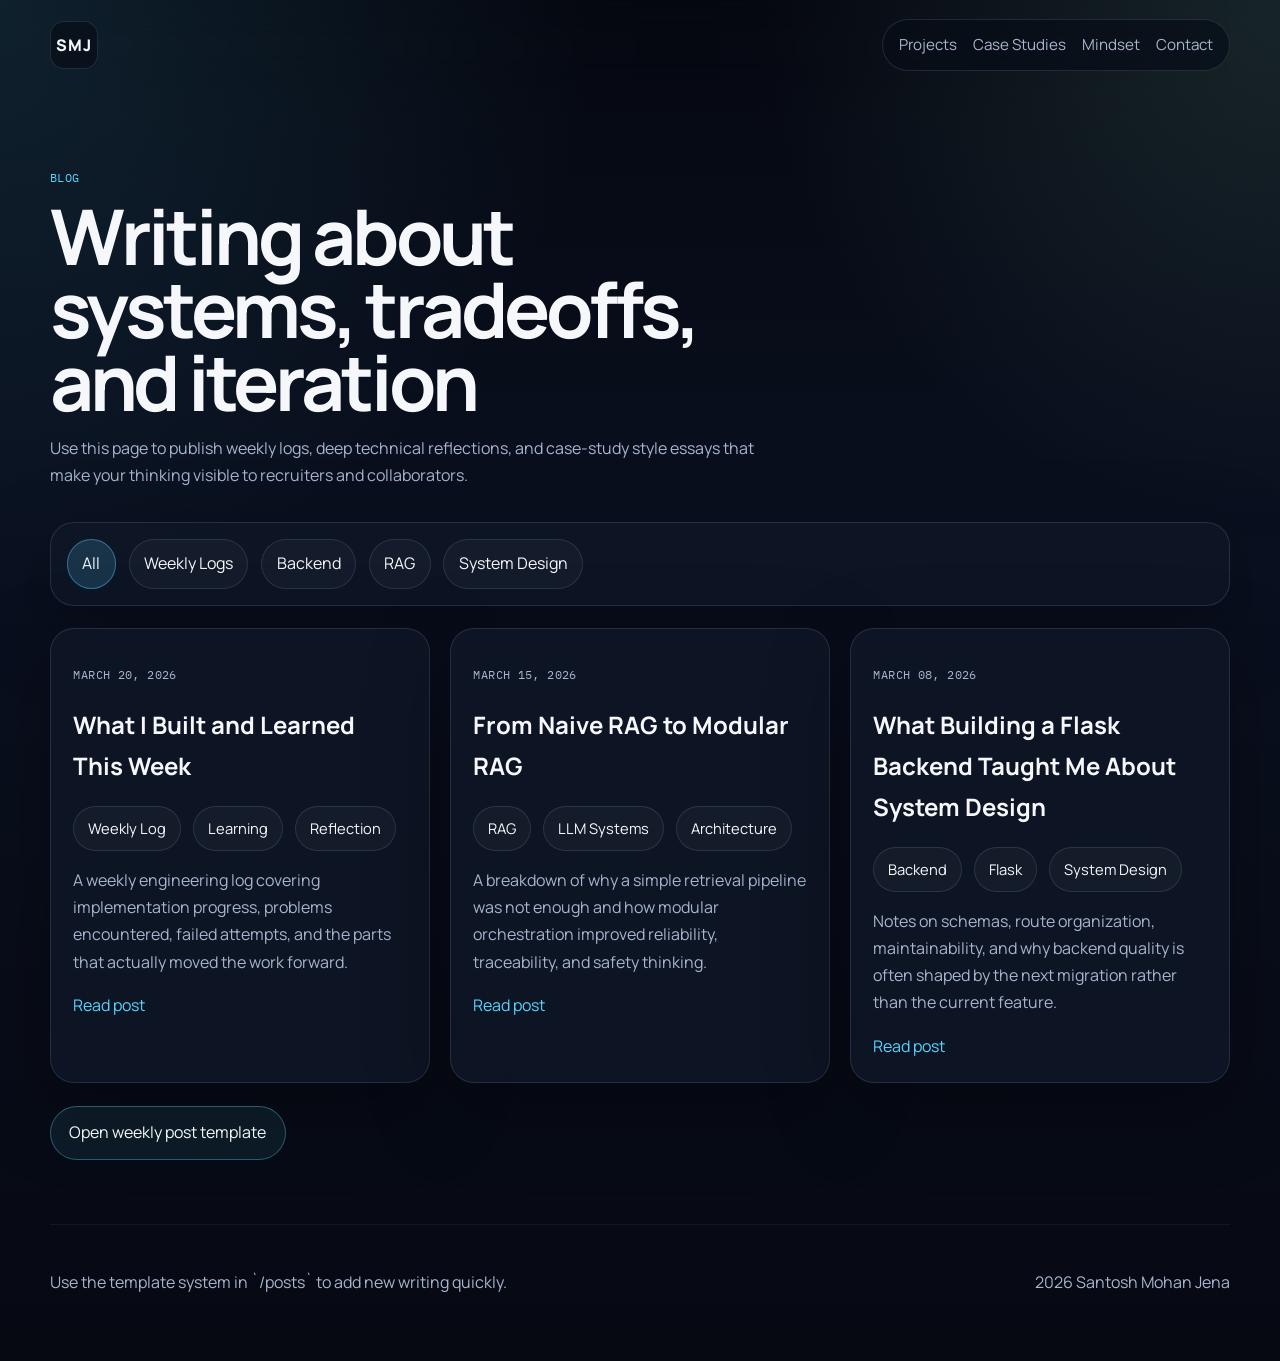
==== blog/index.html @ 82d5401a "Build professional GitHub Pages portfolio" ====
<!DOCTYPE html>
<html lang="en">
  <head>
    <meta charset="UTF-8" />
    <meta name="viewport" content="width=device-width, initial-scale=1.0" />
    <title>Blog | Santosh Mohan Jena</title>
    <meta
      name="description"
      content="Technical writing from Santosh Mohan Jena on AI systems, backend engineering, computational neuroscience, and weekly engineering logs."
    />
    <meta name="theme-color" content="#090f1d" />
    <link rel="preconnect" href="https://fonts.googleapis.com" />
    <link rel="preconnect" href="https://fonts.gstatic.com" crossorigin />
    <link
      href="https://fonts.googleapis.com/css2?family=Manrope:wght@400;500;600;700;800&family=IBM+Plex+Mono:wght@400;500&display=swap"
      rel="stylesheet"
    />
    <link rel="stylesheet" href="../assets/css/styles.css" />
  </head>
  <body>
    <div class="site-shell">
      <header class="topbar">
        <a class="brand" href="../index.html">SMJ</a>
        <nav class="nav">
          <a href="../index.html#projects">Projects</a>
          <a href="../index.html#case-studies">Case Studies</a>
          <a href="../index.html#mindset">Mindset</a>
          <a href="../index.html#contact">Contact</a>
        </nav>
      </header>

      <main class="section">
        <div class="section-heading reveal">
          <p class="eyebrow">Blog</p>
          <h1>Writing about systems, tradeoffs, and iteration</h1>
          <p>
            Use this page to publish weekly logs, deep technical reflections, and case-study style essays that
            make your thinking visible to recruiters and collaborators.
          </p>
        </div>

        <section class="filter-panel reveal">
          <button class="filter-button active" data-filter="all">All</button>
          <button class="filter-button" data-filter="weekly-log">Weekly Logs</button>
          <button class="filter-button" data-filter="backend">Backend</button>
          <button class="filter-button" data-filter="rag">RAG</button>
          <button class="filter-button" data-filter="system-design">System Design</button>
        </section>

        <section class="blog-grid blog-grid-large">
          <article class="blog-card reveal" data-tags="weekly-log learning reflection">
            <p class="blog-date">March 20, 2026</p>
            <h2>What I Built and Learned This Week</h2>
            <div class="tag-row">
              <span>Weekly Log</span>
              <span>Learning</span>
              <span>Reflection</span>
            </div>
            <p>
              A weekly engineering log covering implementation progress, problems encountered, failed attempts,
              and the parts that actually moved the work forward.
            </p>
            <a href="../posts/what-i-built-and-learned-this-week.html">Read post</a>
          </article>

          <article class="blog-card reveal" data-tags="rag llm architecture">
            <p class="blog-date">March 15, 2026</p>
            <h2>From Naive RAG to Modular RAG</h2>
            <div class="tag-row">
              <span>RAG</span>
              <span>LLM Systems</span>
              <span>Architecture</span>
            </div>
            <p>
              A breakdown of why a simple retrieval pipeline was not enough and how modular orchestration
              improved reliability, traceability, and safety thinking.
            </p>
            <a href="../posts/from-naive-rag-to-modular-rag.html">Read post</a>
          </article>

          <article class="blog-card reveal" data-tags="backend flask system-design">
            <p class="blog-date">March 08, 2026</p>
            <h2>What Building a Flask Backend Taught Me About System Design</h2>
            <div class="tag-row">
              <span>Backend</span>
              <span>Flask</span>
              <span>System Design</span>
            </div>
            <p>
              Notes on schemas, route organization, maintainability, and why backend quality is often shaped by
              the next migration rather than the current feature.
            </p>
            <a href="../posts/what-building-a-flask-backend-taught-me-about-system-design.html">Read post</a>
          </article>
        </section>

        <section class="section-footer reveal">
          <a class="button secondary" href="../posts/weekly-template.html">Open weekly post template</a>
        </section>
      </main>

      <footer class="footer">
        <p>Use the template system in `/posts` to add new writing quickly.</p>
        <p><span id="year"></span> Santosh Mohan Jena</p>
      </footer>
    </div>

    <script src="../assets/js/script.js"></script>
  </body>
</html>
---- assets/css/styles.css ----
:root {
  --bg: #070b14;
  --bg-alt: #0b1220;
  --panel: rgba(15, 22, 38, 0.82);
  --panel-strong: #121b2f;
  --line: rgba(146, 167, 201, 0.18);
  --text: #f5f7fb;
  --muted: #a7b5ce;
  --soft: #7f93b6;
  --accent: #57d4ff;
  --accent-2: #9ef5d1;
  --accent-3: #ffb86b;
  --shadow: 0 24px 80px rgba(0, 0, 0, 0.35);
  --radius: 24px;
  --max-width: 1180px;
}

* {
  box-sizing: border-box;
}

html {
  scroll-behavior: smooth;
}

body {
  margin: 0;
  font-family: "Manrope", sans-serif;
  color: var(--text);
  background:
    radial-gradient(circle at top left, rgba(87, 212, 255, 0.12), transparent 32%),
    radial-gradient(circle at top right, rgba(158, 245, 209, 0.12), transparent 28%),
    linear-gradient(180deg, #050810 0%, #0a1020 42%, #060912 100%);
  line-height: 1.7;
}

img {
  max-width: 100%;
  display: block;
}

a {
  color: inherit;
  text-decoration: none;
}

p,
li {
  color: var(--muted);
}

h1,
h2,
h3,
h4,
strong {
  color: var(--text);
}

.site-shell {
  width: min(calc(100% - 2rem), var(--max-width));
  margin: 0 auto;
}

.topbar {
  position: sticky;
  top: 0;
  z-index: 20;
  display: flex;
  align-items: center;
  justify-content: space-between;
  gap: 1rem;
  padding: 1.2rem 0;
  backdrop-filter: blur(18px);
}

.brand {
  display: inline-flex;
  align-items: center;
  justify-content: center;
  width: 48px;
  height: 48px;
  border: 1px solid var(--line);
  border-radius: 14px;
  background: rgba(8, 13, 24, 0.72);
  font-weight: 800;
  letter-spacing: 0.08em;
}

.nav {
  display: flex;
  flex-wrap: wrap;
  gap: 1rem;
  padding: 0.75rem 1rem;
  border: 1px solid var(--line);
  border-radius: 999px;
  background: rgba(8, 13, 24, 0.72);
}

.nav a {
  color: var(--muted);
  font-size: 0.95rem;
}

.nav a:hover,
.nav a:focus-visible {
  color: var(--text);
}

.section {
  padding: 4rem 0;
}

.hero {
  display: grid;
  grid-template-columns: 1.3fr 0.9fr;
  gap: 2rem;
  align-items: center;
  min-height: 82vh;
}

.hero h1,
.section-heading h1 {
  margin: 0.2rem 0 0.8rem;
  font-size: clamp(2.9rem, 6vw, 5.2rem);
  line-height: 0.95;
  letter-spacing: -0.05em;
}

.hero-role {
  margin: 0 0 1rem;
  font-size: clamp(1rem, 2.3vw, 1.35rem);
  color: var(--accent-2);
}

.hero-summary {
  max-width: 52rem;
  font-size: clamp(1.15rem, 2.4vw, 1.4rem);
  color: var(--text);
}

.hero-detail {
  max-width: 45rem;
}

.eyebrow,
.metric-label,
.project-kicker,
.blog-date,
.timeline-org,
.post-meta {
  font-family: "IBM Plex Mono", monospace;
  letter-spacing: 0.03em;
  text-transform: uppercase;
  font-size: 0.78rem;
}

.eyebrow {
  color: var(--accent);
}

.hero-actions,
.contact-links,
.project-links,
.tag-row,
.project-meta {
  display: flex;
  flex-wrap: wrap;
  gap: 0.8rem;
}

.button {
  display: inline-flex;
  align-items: center;
  justify-content: center;
  min-height: 46px;
  padding: 0.8rem 1.15rem;
  border-radius: 999px;
  border: 1px solid transparent;
  transition: transform 180ms ease, border-color 180ms ease, background 180ms ease;
}

.button:hover,
.button:focus-visible {
  transform: translateY(-2px);
}

.button.primary {
  background: linear-gradient(135deg, var(--accent), #2d7dff);
  color: #02111b;
  font-weight: 800;
}

.button.secondary {
  border-color: rgba(87, 212, 255, 0.35);
  background: rgba(87, 212, 255, 0.08);
}

.button.ghost {
  border-color: var(--line);
  background: rgba(255, 255, 255, 0.03);
}

.hero-panel,
.info-card,
.skill-card,
.project-card,
.case-study,
.mindset-card,
.blog-card,
.gallery-card,
.timeline-card,
.contact-card,
.filter-panel,
.post {
  border: 1px solid var(--line);
  border-radius: var(--radius);
  background: var(--panel);
  box-shadow: var(--shadow);
}

.hero-panel {
  padding: 1.2rem;
}

.metric-card {
  padding: 1rem 1.1rem;
  border-radius: 20px;
  background: linear-gradient(180deg, rgba(19, 29, 48, 0.95), rgba(9, 15, 28, 0.82));
  border: 1px solid rgba(125, 149, 192, 0.12);
}

.metric-card + .metric-card {
  margin-top: 1rem;
}

.metric-label {
  display: block;
  margin-bottom: 0.55rem;
  color: var(--accent-3);
}

.section-heading {
  max-width: 46rem;
  margin-bottom: 2rem;
}

.section-heading h2 {
  margin: 0.25rem 0 0.75rem;
  font-size: clamp(2rem, 4vw, 3rem);
  line-height: 1.03;
  letter-spacing: -0.04em;
}

.track-grid,
.skills-grid,
.project-grid,
.mindset-grid,
.blog-grid,
.gallery-grid {
  display: grid;
  gap: 1.25rem;
}

.track-grid {
  grid-template-columns: repeat(4, minmax(0, 1fr));
}

.skills-grid {
  grid-template-columns: repeat(3, minmax(0, 1fr));
}

.project-grid,
.blog-grid-large {
  grid-template-columns: repeat(2, minmax(0, 1fr));
}

.blog-grid,
.gallery-grid {
  grid-template-columns: repeat(3, minmax(0, 1fr));
}

.mindset-grid {
  grid-template-columns: repeat(3, minmax(0, 1fr));
}

.info-card,
.skill-card,
.project-card,
.case-study,
.mindset-card,
.blog-card,
.timeline-card,
.contact-card {
  padding: 1.4rem;
}

.split-grid {
  display: grid;
  grid-template-columns: 1.1fr 0.9fr;
  gap: 1.25rem;
}

.stack-panel {
  display: flex;
  flex-wrap: wrap;
  align-content: start;
  gap: 0.9rem;
  padding: 1.5rem;
  border: 1px solid var(--line);
  border-radius: var(--radius);
  background: rgba(8, 13, 24, 0.56);
}

.stack-chip,
.tag-row span,
.project-meta span {
  display: inline-flex;
  align-items: center;
  min-height: 38px;
  padding: 0.55rem 0.85rem;
  border-radius: 999px;
  border: 1px solid var(--line);
  background: rgba(255, 255, 255, 0.03);
  color: var(--text);
  font-size: 0.92rem;
}

.skill-card ul,
.stack-list {
  margin: 1rem 0 0;
  padding: 0;
  list-style: none;
  display: flex;
  flex-wrap: wrap;
  gap: 0.65rem;
}

.skill-card li,
.stack-list li {
  padding: 0.45rem 0.7rem;
  border-radius: 999px;
  background: rgba(255, 255, 255, 0.04);
  border: 1px solid rgba(146, 167, 201, 0.12);
  color: var(--text);
  font-size: 0.92rem;
}

.project-header {
  display: flex;
  align-items: start;
  justify-content: space-between;
  gap: 1rem;
}

.project-summary {
  font-size: 1.05rem;
  color: var(--text);
}

.project-links a,
.blog-card a,
.footer a {
  color: var(--accent);
}

.project-visual {
  overflow: hidden;
  margin-top: 1.2rem;
  border-radius: 20px;
  border: 1px solid rgba(146, 167, 201, 0.12);
  background: linear-gradient(180deg, rgba(13, 20, 35, 0.95), rgba(8, 13, 24, 0.85));
}

.project-visual img,
.gallery-card img {
  width: 100%;
  height: auto;
}

.case-study-list {
  display: grid;
  gap: 1.25rem;
}

.case-grid {
  display: grid;
  grid-template-columns: repeat(2, minmax(0, 1fr));
  gap: 1.1rem 1.4rem;
}

.timeline {
  display: grid;
  gap: 1rem;
  position: relative;
}

.timeline::before {
  content: "";
  position: absolute;
  left: 1.3rem;
  top: 0;
  bottom: 0;
  width: 1px;
  background: linear-gradient(180deg, rgba(87, 212, 255, 0.3), rgba(87, 212, 255, 0));
}

.timeline-card {
  position: relative;
  padding-left: 2.8rem;
}

.timeline-card::before {
  content: "";
  position: absolute;
  left: 1rem;
  top: 1.65rem;
  width: 11px;
  height: 11px;
  border-radius: 50%;
  background: var(--accent);
  box-shadow: 0 0 0 6px rgba(87, 212, 255, 0.12);
}

.timeline-role {
  margin: 0;
  font-size: 1.15rem;
  color: var(--text);
  font-weight: 700;
}

.filter-panel {
  display: flex;
  flex-wrap: wrap;
  gap: 0.8rem;
  padding: 1rem;
  margin-bottom: 1.4rem;
}

.filter-button {
  min-height: 40px;
  padding: 0.65rem 0.9rem;
  border-radius: 999px;
  border: 1px solid var(--line);
  background: rgba(255, 255, 255, 0.03);
  color: var(--text);
  font: inherit;
  cursor: pointer;
}

.filter-button.active {
  background: rgba(87, 212, 255, 0.16);
  border-color: rgba(87, 212, 255, 0.4);
}

.gallery-card {
  overflow: hidden;
  padding: 0;
}

.gallery-card figcaption {
  padding: 1rem 1rem 1.2rem;
  color: var(--text);
}

.post-layout {
  max-width: 900px;
}

.post {
  padding: 1.8rem;
}

.post h1 {
  margin: 0.2rem 0 0.6rem;
  font-size: clamp(2.2rem, 5vw, 3.6rem);
  line-height: 1.02;
  letter-spacing: -0.04em;
}

.post section + section {
  margin-top: 1.25rem;
  padding-top: 1.1rem;
  border-top: 1px solid rgba(146, 167, 201, 0.1);
}

.section-footer {
  margin-top: 1.4rem;
}

.footer {
  display: flex;
  flex-wrap: wrap;
  justify-content: space-between;
  gap: 1rem;
  padding: 1.75rem 0 3rem;
  border-top: 1px solid rgba(146, 167, 201, 0.08);
}

.reveal {
  opacity: 0;
  transform: translateY(16px);
  transition: opacity 500ms ease, transform 500ms ease;
}

.reveal.visible {
  opacity: 1;
  transform: translateY(0);
}

.blog-card.hidden {
  display: none;
}

@media (max-width: 1100px) {
  .track-grid,
  .mindset-grid,
  .gallery-grid,
  .blog-grid {
    grid-template-columns: repeat(2, minmax(0, 1fr));
  }

  .skills-grid {
    grid-template-columns: repeat(2, minmax(0, 1fr));
  }
}

@media (max-width: 860px) {
  .hero,
  .split-grid,
  .project-grid,
  .blog-grid-large,
  .case-grid {
    grid-template-columns: 1fr;
  }

  .topbar {
    position: static;
    flex-direction: column;
    align-items: stretch;
  }

  .nav {
    justify-content: center;
    border-radius: 20px;
  }
}

@media (max-width: 640px) {
  .site-shell {
    width: min(calc(100% - 1.2rem), var(--max-width));
  }

  .section {
    padding: 3rem 0;
  }

  .track-grid,
  .skills-grid,
  .mindset-grid,
  .blog-grid,
  .gallery-grid {
    grid-template-columns: 1fr;
  }

  .project-header {
    flex-direction: column;
  }

  .hero-actions,
  .contact-links {
    flex-direction: column;
    align-items: stretch;
  }
}
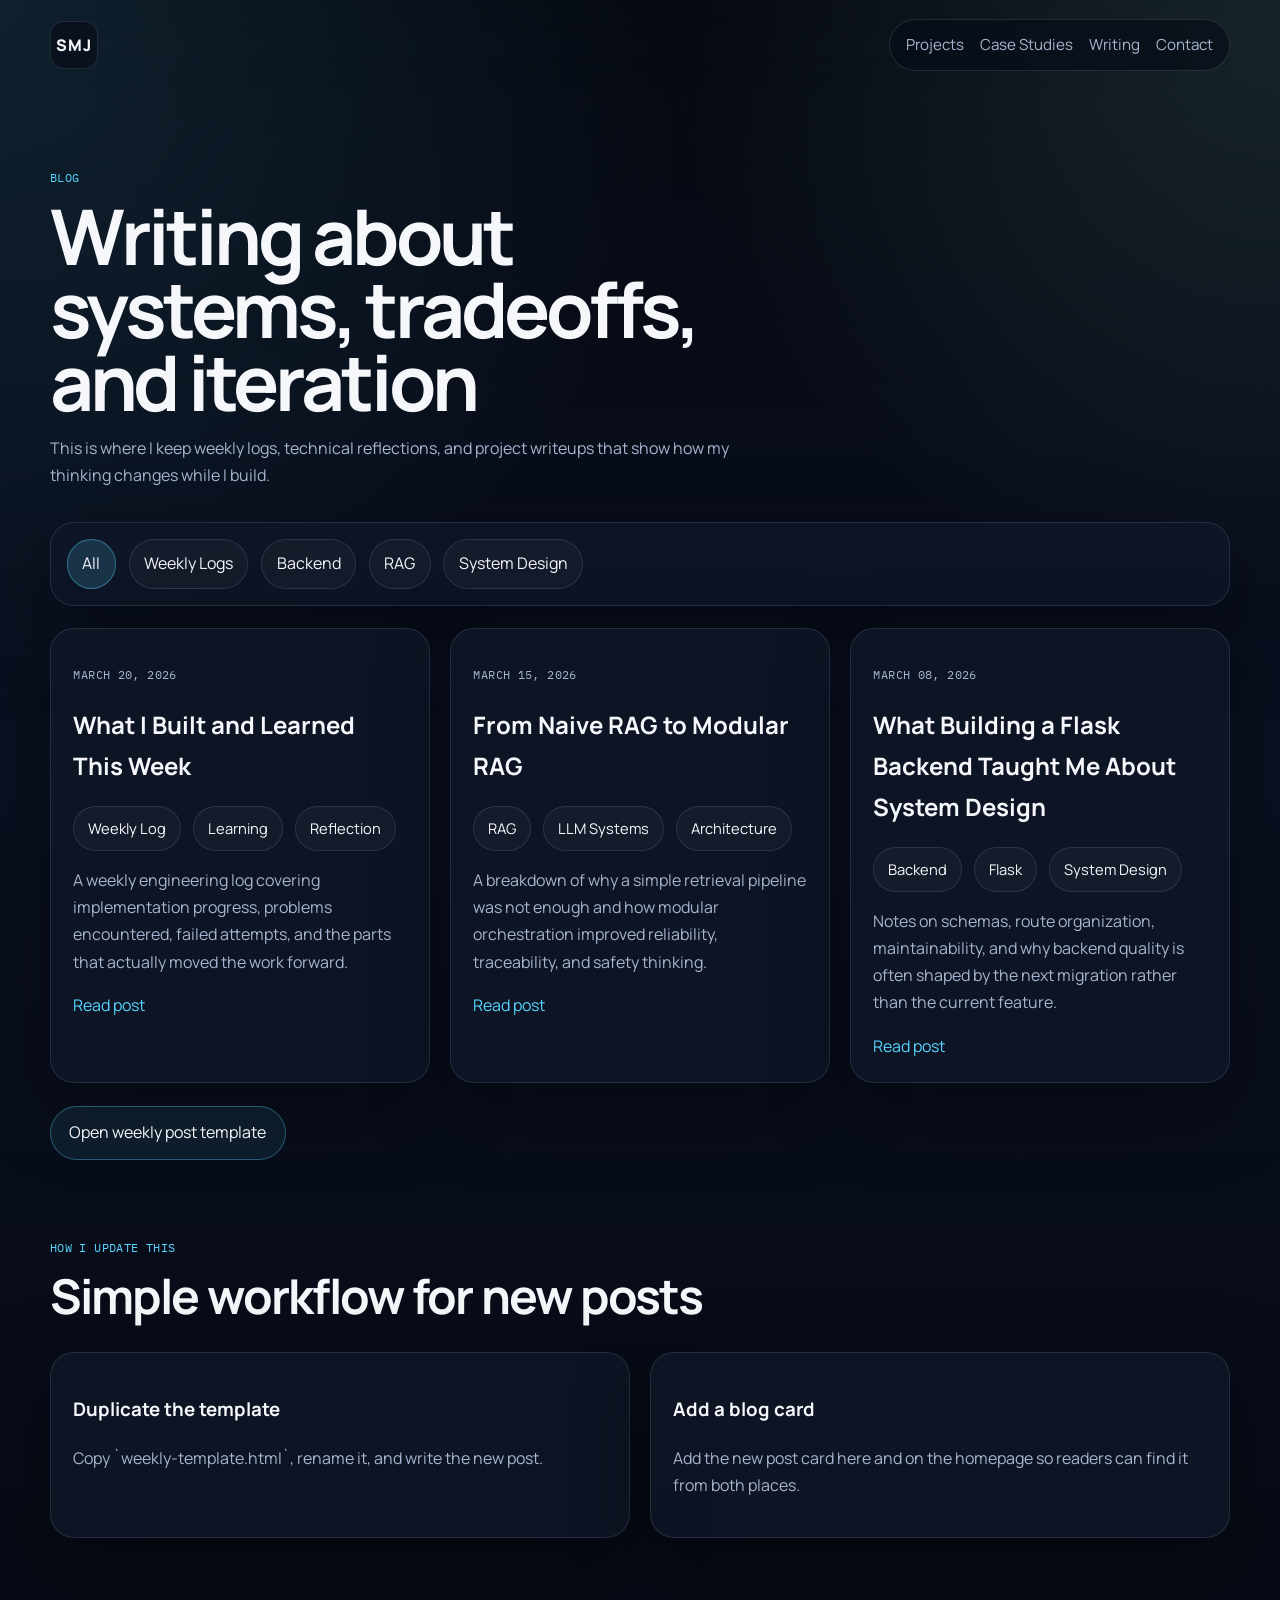
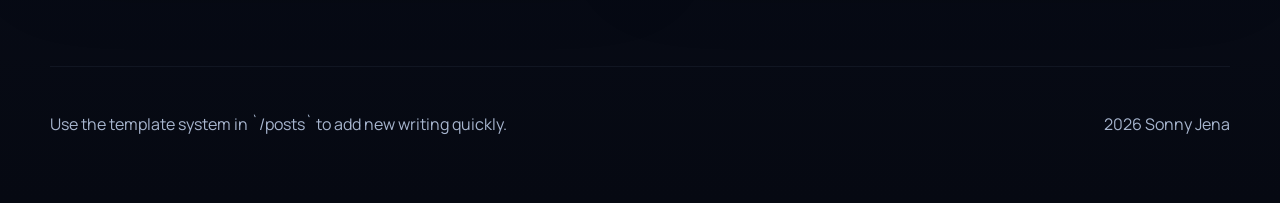
==== commit bf6db6d2: "Refine portfolio voice and contact details" ====
--- a/blog/index.html
+++ b/blog/index.html
@@ -3,10 +3,10 @@
   <head>
     <meta charset="UTF-8" />
     <meta name="viewport" content="width=device-width, initial-scale=1.0" />
-    <title>Blog | Santosh Mohan Jena</title>
+    <title>Blog | Sonny Jena</title>
     <meta
       name="description"
-      content="Technical writing from Santosh Mohan Jena on AI systems, backend engineering, computational neuroscience, and weekly engineering logs."
+      content="Technical writing from Sonny Jena on AI systems, backend engineering, computational neuroscience, and weekly engineering logs."
     />
     <meta name="theme-color" content="#090f1d" />
     <link rel="preconnect" href="https://fonts.googleapis.com" />
@@ -24,7 +24,7 @@
         <nav class="nav">
           <a href="../index.html#projects">Projects</a>
           <a href="../index.html#case-studies">Case Studies</a>
-          <a href="../index.html#mindset">Mindset</a>
+          <a href="../index.html#writing-workflow">Writing</a>
           <a href="../index.html#contact">Contact</a>
         </nav>
       </header>
@@ -34,8 +34,8 @@
           <p class="eyebrow">Blog</p>
           <h1>Writing about systems, tradeoffs, and iteration</h1>
           <p>
-            Use this page to publish weekly logs, deep technical reflections, and case-study style essays that
-            make your thinking visible to recruiters and collaborators.
+            This is where I keep weekly logs, technical reflections, and project writeups that show how my
+            thinking changes while I build.
           </p>
         </div>
 
@@ -97,11 +97,33 @@
         <section class="section-footer reveal">
           <a class="button secondary" href="../posts/weekly-template.html">Open weekly post template</a>
         </section>
+
+        <section class="section">
+          <div class="section-heading reveal">
+            <p class="eyebrow">How I Update This</p>
+            <h2>Simple workflow for new posts</h2>
+          </div>
+          <div class="project-grid">
+            <article class="info-card reveal">
+              <h3>Duplicate the template</h3>
+              <p>
+                Copy <a href="../posts/weekly-template.html">`weekly-template.html`</a>, rename it, and write the
+                new post.
+              </p>
+            </article>
+            <article class="info-card reveal">
+              <h3>Add a blog card</h3>
+              <p>
+                Add the new post card here and on the homepage so readers can find it from both places.
+              </p>
+            </article>
+          </div>
+        </section>
       </main>
 
       <footer class="footer">
         <p>Use the template system in `/posts` to add new writing quickly.</p>
-        <p><span id="year"></span> Santosh Mohan Jena</p>
+        <p><span id="year"></span> Sonny Jena</p>
       </footer>
     </div>
 
--- a/assets/css/styles.css
+++ b/assets/css/styles.css
@@ -463,6 +463,25 @@
   color: var(--text);
 }
 
+.quote-card {
+  display: flex;
+  flex-direction: column;
+  justify-content: space-between;
+}
+
+.quote-text {
+  font-size: 1.08rem;
+  color: var(--text);
+}
+
+.quote-author {
+  color: var(--accent-2);
+  font-family: "IBM Plex Mono", monospace;
+  text-transform: uppercase;
+  font-size: 0.78rem;
+  letter-spacing: 0.04em;
+}
+
 .post-layout {
   max-width: 900px;
 }
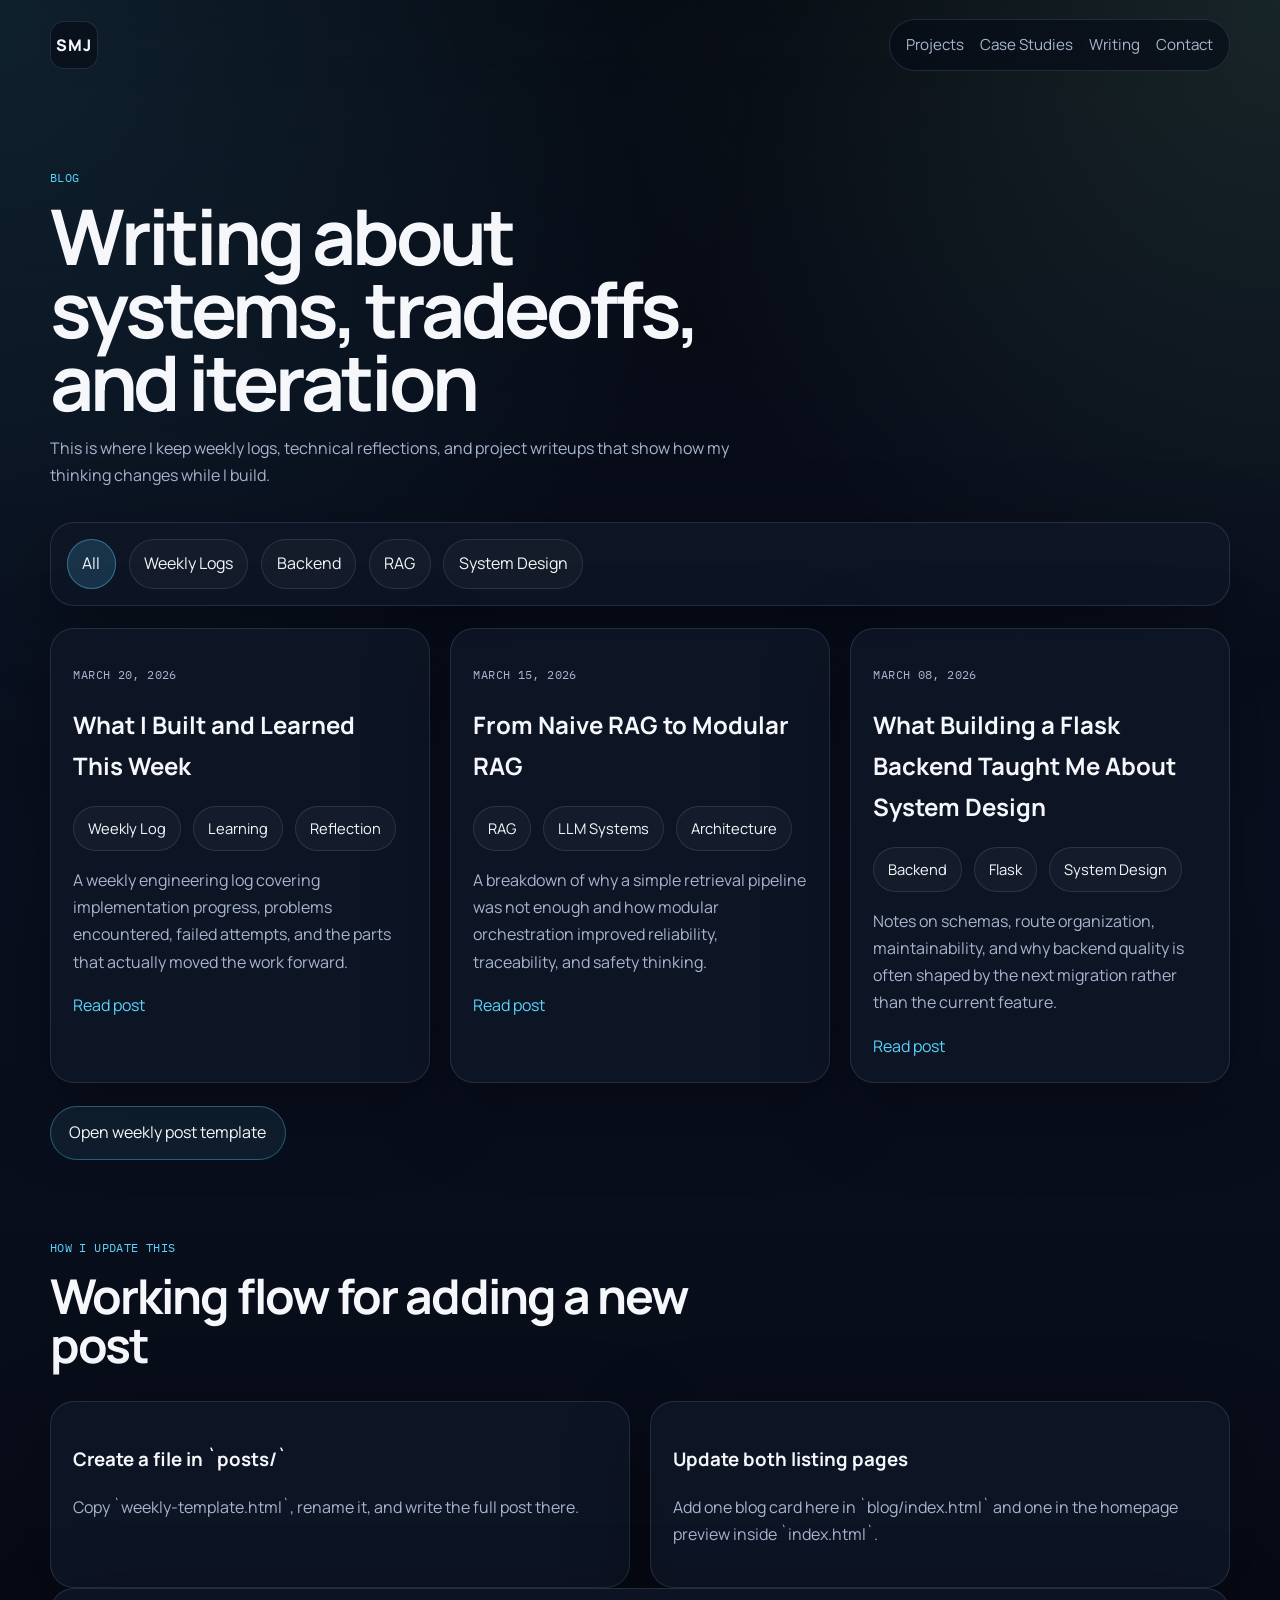
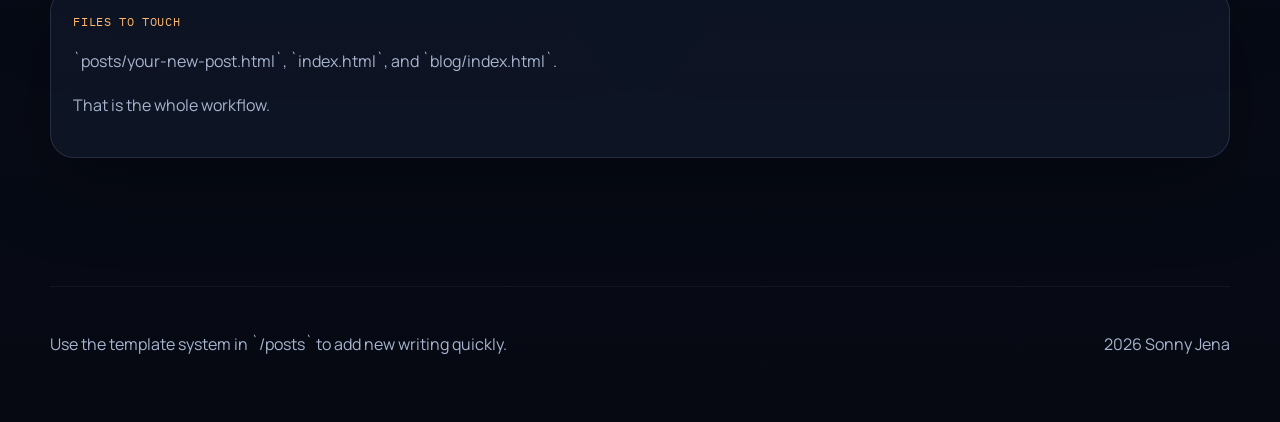
==== commit f349133e: "Clarify blog publishing workflow" ====
--- a/blog/index.html
+++ b/blog/index.html
@@ -101,22 +101,27 @@
         <section class="section">
           <div class="section-heading reveal">
             <p class="eyebrow">How I Update This</p>
-            <h2>Simple workflow for new posts</h2>
+            <h2>Working flow for adding a new post</h2>
           </div>
           <div class="project-grid">
             <article class="info-card reveal">
-              <h3>Duplicate the template</h3>
+              <h3>Create a file in `posts/`</h3>
               <p>
                 Copy <a href="../posts/weekly-template.html">`weekly-template.html`</a>, rename it, and write the
-                new post.
+                full post there.
               </p>
             </article>
             <article class="info-card reveal">
-              <h3>Add a blog card</h3>
+              <h3>Update both listing pages</h3>
               <p>
-                Add the new post card here and on the homepage so readers can find it from both places.
+                Add one blog card here in `blog/index.html` and one in the homepage preview inside `index.html`.
               </p>
             </article>
+          </div>
+          <div class="contact-card reveal">
+            <p class="architecture-title">Files To Touch</p>
+            <p>`posts/your-new-post.html`, `index.html`, and `blog/index.html`.</p>
+            <p>That is the whole workflow.</p>
           </div>
         </section>
       </main>
--- a/assets/css/styles.css
+++ b/assets/css/styles.css
@@ -131,6 +131,15 @@
   margin: 0 0 1rem;
   font-size: clamp(1rem, 2.3vw, 1.35rem);
   color: var(--accent-2);
+}
+
+.hero-legal-name {
+  margin: 0 0 0.35rem;
+  font-family: "IBM Plex Mono", monospace;
+  font-size: 0.95rem;
+  letter-spacing: 0.08em;
+  text-transform: uppercase;
+  color: var(--soft);
 }
 
 .hero-summary {
@@ -223,6 +232,7 @@
   padding: 1.2rem;
 }
 
+
 .metric-card {
   padding: 1rem 1.1rem;
   border-radius: 20px;
@@ -346,6 +356,39 @@
   font-size: 0.92rem;
 }
 
+.architecture-block {
+  margin-top: 1.15rem;
+  padding-top: 1rem;
+  border-top: 1px solid rgba(146, 167, 201, 0.1);
+}
+
+.architecture-title {
+  margin: 0 0 0.9rem;
+  font-family: "IBM Plex Mono", monospace;
+  text-transform: uppercase;
+  letter-spacing: 0.05em;
+  font-size: 0.78rem;
+  color: var(--accent-3);
+}
+
+.architecture-grid {
+  display: grid;
+  grid-template-columns: repeat(2, minmax(0, 1fr));
+  gap: 0.85rem;
+}
+
+.architecture-item {
+  padding: 0.9rem;
+  border-radius: 18px;
+  border: 1px solid rgba(146, 167, 201, 0.12);
+  background: rgba(255, 255, 255, 0.03);
+}
+
+.architecture-item strong {
+  display: block;
+  margin-bottom: 0.35rem;
+}
+
 .project-header {
   display: flex;
   align-items: start;
@@ -362,6 +405,12 @@
 .blog-card a,
 .footer a {
   color: var(--accent);
+}
+
+.project-link-label {
+  color: var(--soft);
+  font-size: 0.92rem;
+  padding-top: 0.1rem;
 }
 
 .project-visual {
@@ -429,6 +478,15 @@
   font-weight: 700;
 }
 
+.timeline-list {
+  margin: 0.85rem 0 0;
+  padding-left: 1.1rem;
+}
+
+.timeline-list li + li {
+  margin-top: 0.55rem;
+}
+
 .filter-panel {
   display: flex;
   flex-wrap: wrap;
@@ -549,7 +607,8 @@
   .split-grid,
   .project-grid,
   .blog-grid-large,
-  .case-grid {
+  .case-grid,
+  .architecture-grid {
     grid-template-columns: 1fr;
   }
 
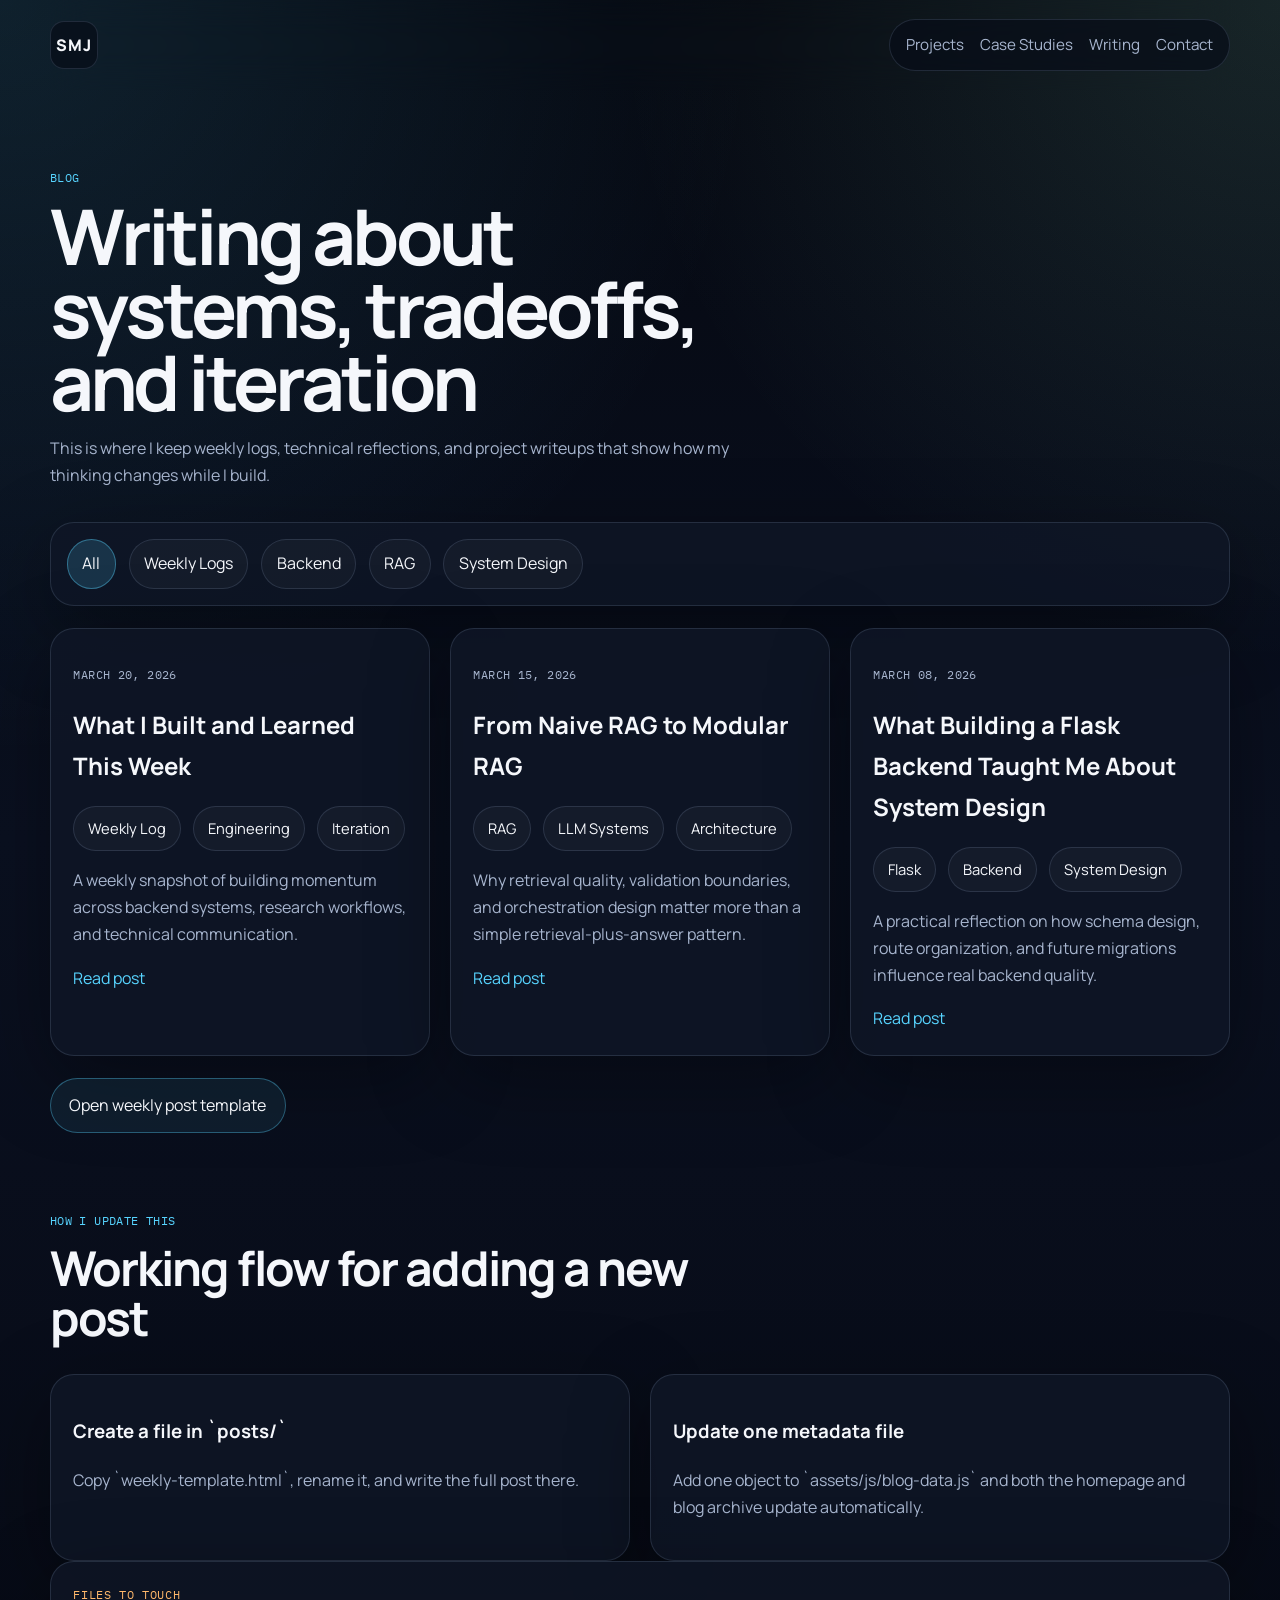
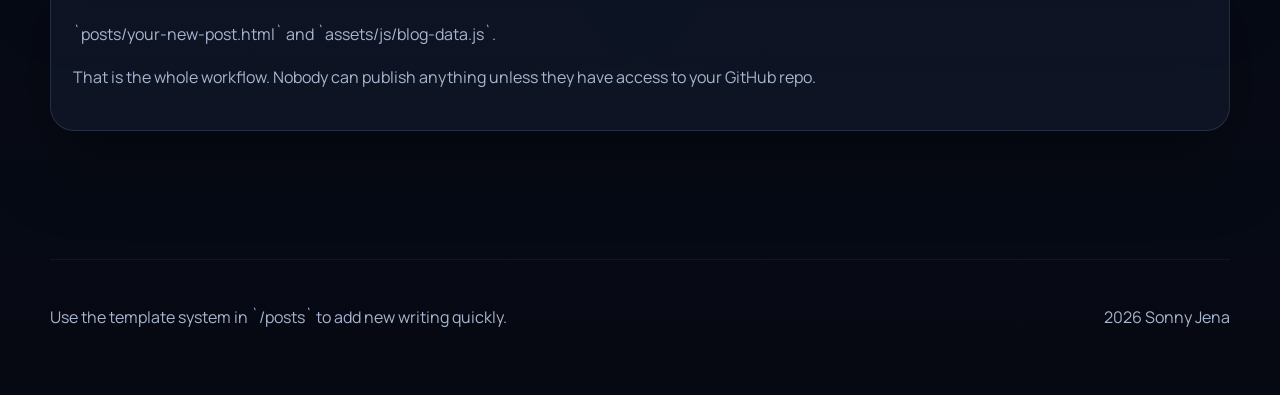
==== commit f1c63257: "Refactor blog listings to single data source" ====
--- a/blog/index.html
+++ b/blog/index.html
@@ -47,52 +47,13 @@
           <button class="filter-button" data-filter="system-design">System Design</button>
         </section>
 
-        <section class="blog-grid blog-grid-large">
-          <article class="blog-card reveal" data-tags="weekly-log learning reflection">
-            <p class="blog-date">March 20, 2026</p>
-            <h2>What I Built and Learned This Week</h2>
-            <div class="tag-row">
-              <span>Weekly Log</span>
-              <span>Learning</span>
-              <span>Reflection</span>
-            </div>
-            <p>
-              A weekly engineering log covering implementation progress, problems encountered, failed attempts,
-              and the parts that actually moved the work forward.
-            </p>
-            <a href="../posts/what-i-built-and-learned-this-week.html">Read post</a>
-          </article>
-
-          <article class="blog-card reveal" data-tags="rag llm architecture">
-            <p class="blog-date">March 15, 2026</p>
-            <h2>From Naive RAG to Modular RAG</h2>
-            <div class="tag-row">
-              <span>RAG</span>
-              <span>LLM Systems</span>
-              <span>Architecture</span>
-            </div>
-            <p>
-              A breakdown of why a simple retrieval pipeline was not enough and how modular orchestration
-              improved reliability, traceability, and safety thinking.
-            </p>
-            <a href="../posts/from-naive-rag-to-modular-rag.html">Read post</a>
-          </article>
-
-          <article class="blog-card reveal" data-tags="backend flask system-design">
-            <p class="blog-date">March 08, 2026</p>
-            <h2>What Building a Flask Backend Taught Me About System Design</h2>
-            <div class="tag-row">
-              <span>Backend</span>
-              <span>Flask</span>
-              <span>System Design</span>
-            </div>
-            <p>
-              Notes on schemas, route organization, maintainability, and why backend quality is often shaped by
-              the next migration rather than the current feature.
-            </p>
-            <a href="../posts/what-building-a-flask-backend-taught-me-about-system-design.html">Read post</a>
-          </article>
-        </section>
+        <section
+          class="blog-grid blog-grid-large"
+          data-blog-list
+          data-basepath="../"
+          data-heading="h2"
+          data-link-label="Read post"
+        ></section>
 
         <section class="section-footer reveal">
           <a class="button secondary" href="../posts/weekly-template.html">Open weekly post template</a>
@@ -112,16 +73,17 @@
               </p>
             </article>
             <article class="info-card reveal">
-              <h3>Update both listing pages</h3>
+              <h3>Update one metadata file</h3>
               <p>
-                Add one blog card here in `blog/index.html` and one in the homepage preview inside `index.html`.
+                Add one object to <a href="../assets/js/blog-data.js">`assets/js/blog-data.js`</a> and both the
+                homepage and blog archive update automatically.
               </p>
             </article>
           </div>
           <div class="contact-card reveal">
             <p class="architecture-title">Files To Touch</p>
-            <p>`posts/your-new-post.html`, `index.html`, and `blog/index.html`.</p>
-            <p>That is the whole workflow.</p>
+            <p>`posts/your-new-post.html` and `assets/js/blog-data.js`.</p>
+            <p>That is the whole workflow. Nobody can publish anything unless they have access to your GitHub repo.</p>
           </div>
         </section>
       </main>
@@ -132,6 +94,7 @@
       </footer>
     </div>
 
+    <script src="../assets/js/blog-data.js"></script>
     <script src="../assets/js/script.js"></script>
   </body>
 </html>
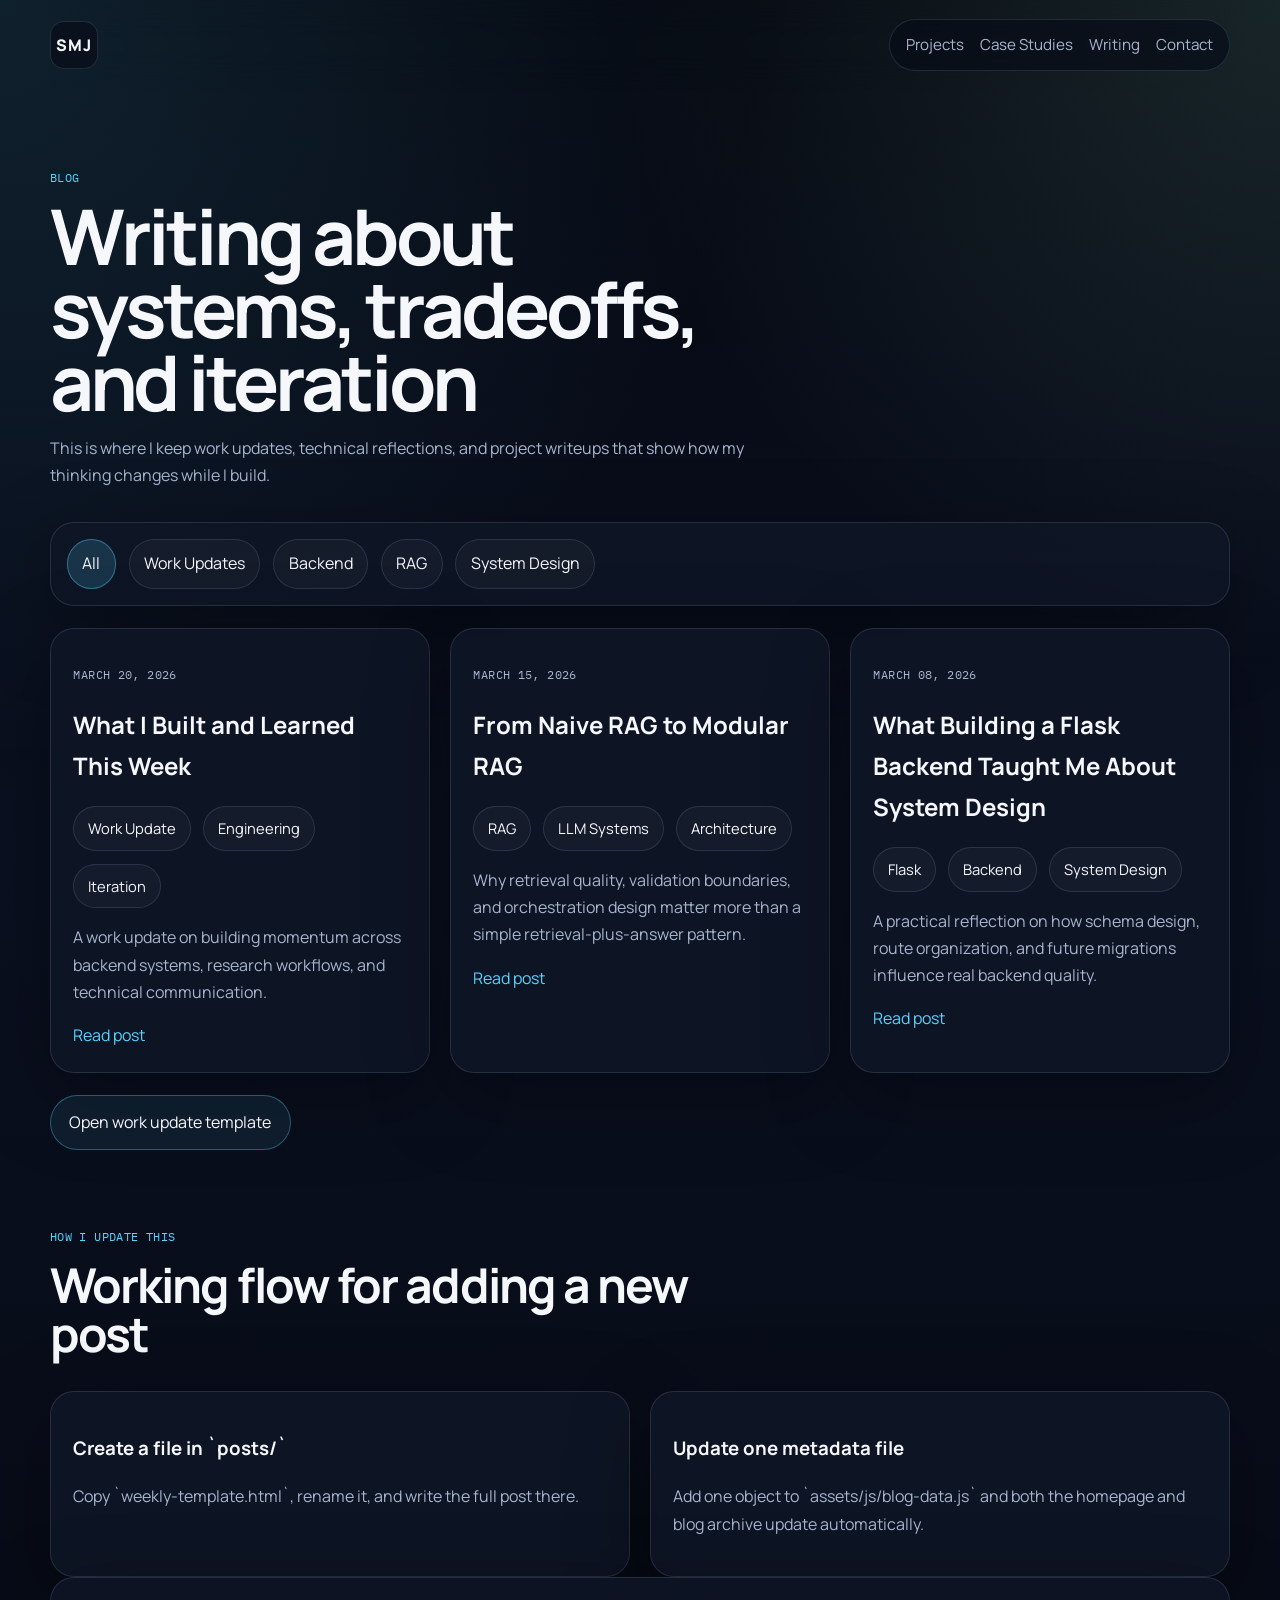
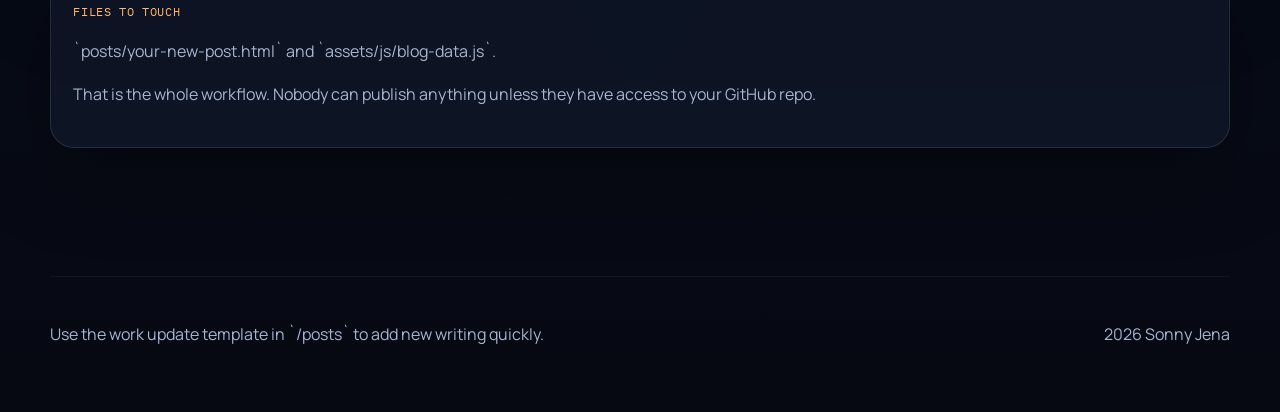
==== commit 45f3d199: "Update portfolio wording to computational pipeline and work updates" ====
--- a/blog/index.html
+++ b/blog/index.html
@@ -6,7 +6,7 @@
     <title>Blog | Sonny Jena</title>
     <meta
       name="description"
-      content="Technical writing from Sonny Jena on AI systems, backend engineering, computational neuroscience, and weekly engineering logs."
+      content="Technical writing from Sonny Jena on AI systems, backend engineering, computational pipelines, and work updates."
     />
     <meta name="theme-color" content="#090f1d" />
     <link rel="preconnect" href="https://fonts.googleapis.com" />
@@ -34,14 +34,14 @@
           <p class="eyebrow">Blog</p>
           <h1>Writing about systems, tradeoffs, and iteration</h1>
           <p>
-            This is where I keep weekly logs, technical reflections, and project writeups that show how my
+            This is where I keep work updates, technical reflections, and project writeups that show how my
             thinking changes while I build.
           </p>
         </div>
 
         <section class="filter-panel reveal">
           <button class="filter-button active" data-filter="all">All</button>
-          <button class="filter-button" data-filter="weekly-log">Weekly Logs</button>
+          <button class="filter-button" data-filter="weekly-log">Work Updates</button>
           <button class="filter-button" data-filter="backend">Backend</button>
           <button class="filter-button" data-filter="rag">RAG</button>
           <button class="filter-button" data-filter="system-design">System Design</button>
@@ -56,7 +56,7 @@
         ></section>
 
         <section class="section-footer reveal">
-          <a class="button secondary" href="../posts/weekly-template.html">Open weekly post template</a>
+          <a class="button secondary" href="../posts/weekly-template.html">Open work update template</a>
         </section>
 
         <section class="section">
@@ -89,7 +89,7 @@
       </main>
 
       <footer class="footer">
-        <p>Use the template system in `/posts` to add new writing quickly.</p>
+        <p>Use the work update template in `/posts` to add new writing quickly.</p>
         <p><span id="year"></span> Sonny Jena</p>
       </footer>
     </div>
--- a/assets/css/styles.css
+++ b/assets/css/styles.css
@@ -516,6 +516,18 @@
   padding: 0;
 }
 
+.gallery-card img {
+  width: 100%;
+  aspect-ratio: 4 / 3;
+  object-fit: cover;
+  transition: transform 220ms ease;
+}
+
+.gallery-card:hover img,
+.gallery-card:focus-within img {
+  transform: scale(1.02);
+}
+
 .gallery-card figcaption {
   padding: 1rem 1rem 1.2rem;
   color: var(--text);
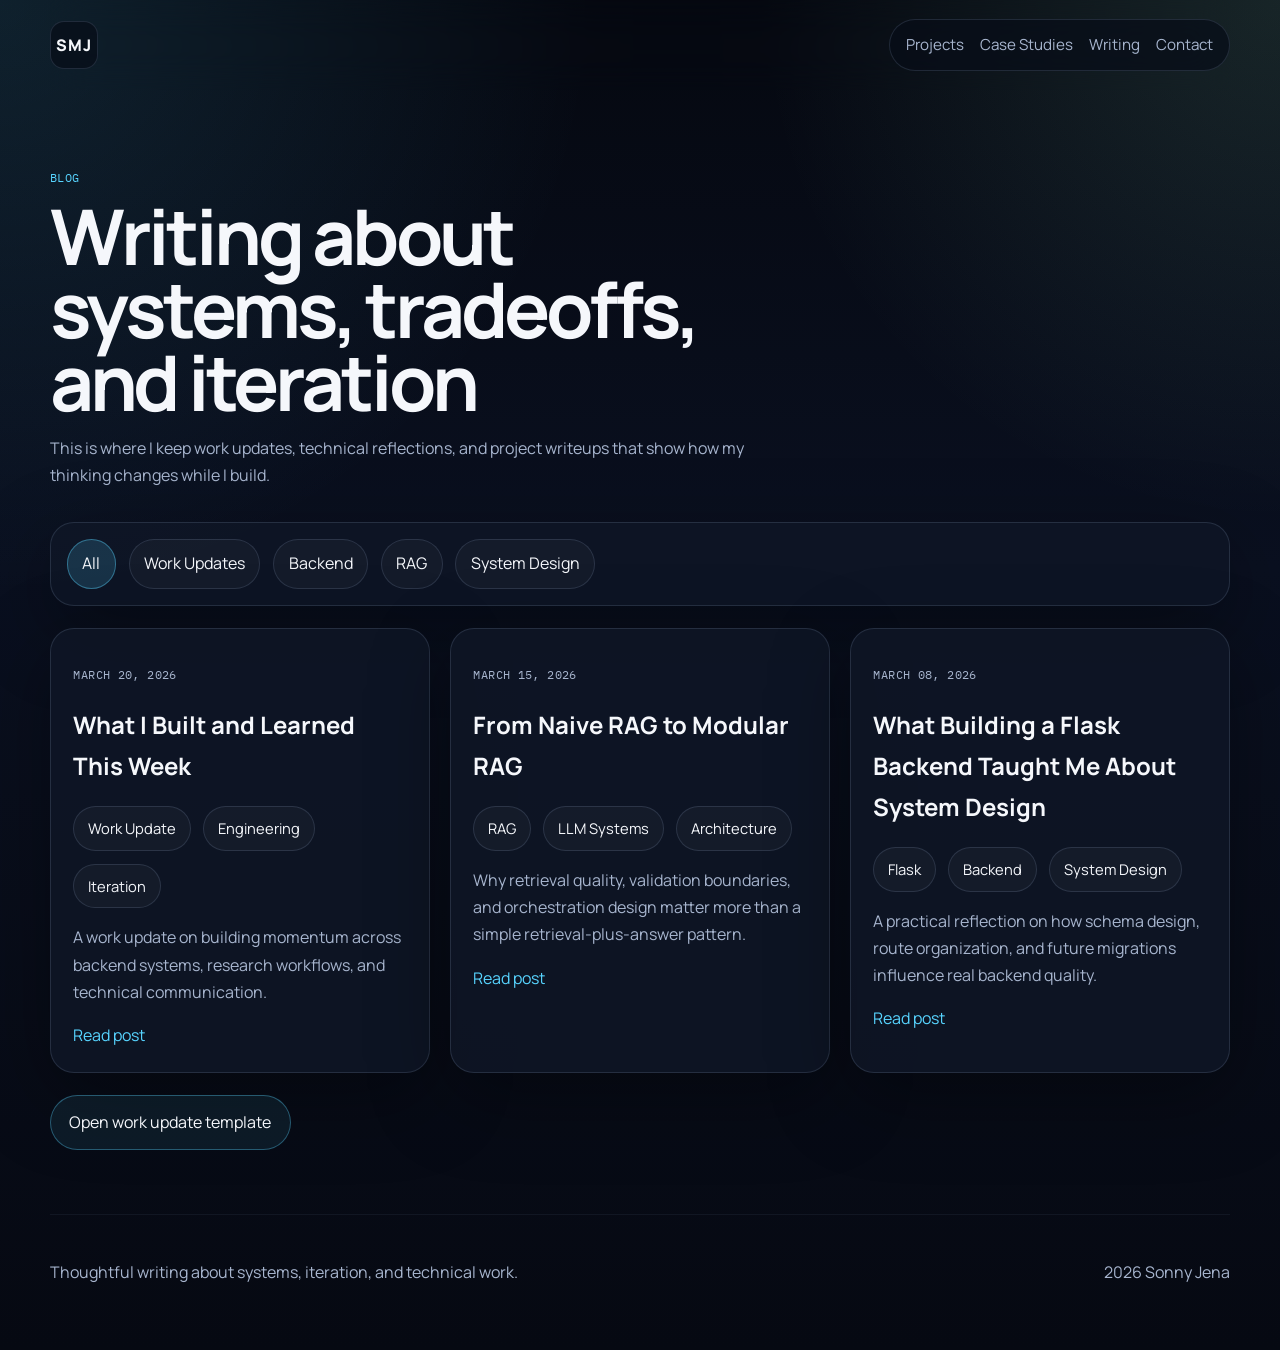
==== commit 40b605fd: "Remove blog maintenance instructions from public page" ====
--- a/blog/index.html
+++ b/blog/index.html
@@ -59,37 +59,10 @@
           <a class="button secondary" href="../posts/weekly-template.html">Open work update template</a>
         </section>
 
-        <section class="section">
-          <div class="section-heading reveal">
-            <p class="eyebrow">How I Update This</p>
-            <h2>Working flow for adding a new post</h2>
-          </div>
-          <div class="project-grid">
-            <article class="info-card reveal">
-              <h3>Create a file in `posts/`</h3>
-              <p>
-                Copy <a href="../posts/weekly-template.html">`weekly-template.html`</a>, rename it, and write the
-                full post there.
-              </p>
-            </article>
-            <article class="info-card reveal">
-              <h3>Update one metadata file</h3>
-              <p>
-                Add one object to <a href="../assets/js/blog-data.js">`assets/js/blog-data.js`</a> and both the
-                homepage and blog archive update automatically.
-              </p>
-            </article>
-          </div>
-          <div class="contact-card reveal">
-            <p class="architecture-title">Files To Touch</p>
-            <p>`posts/your-new-post.html` and `assets/js/blog-data.js`.</p>
-            <p>That is the whole workflow. Nobody can publish anything unless they have access to your GitHub repo.</p>
-          </div>
-        </section>
       </main>
 
       <footer class="footer">
-        <p>Use the work update template in `/posts` to add new writing quickly.</p>
+        <p>Thoughtful writing about systems, iteration, and technical work.</p>
         <p><span id="year"></span> Sonny Jena</p>
       </footer>
     </div>
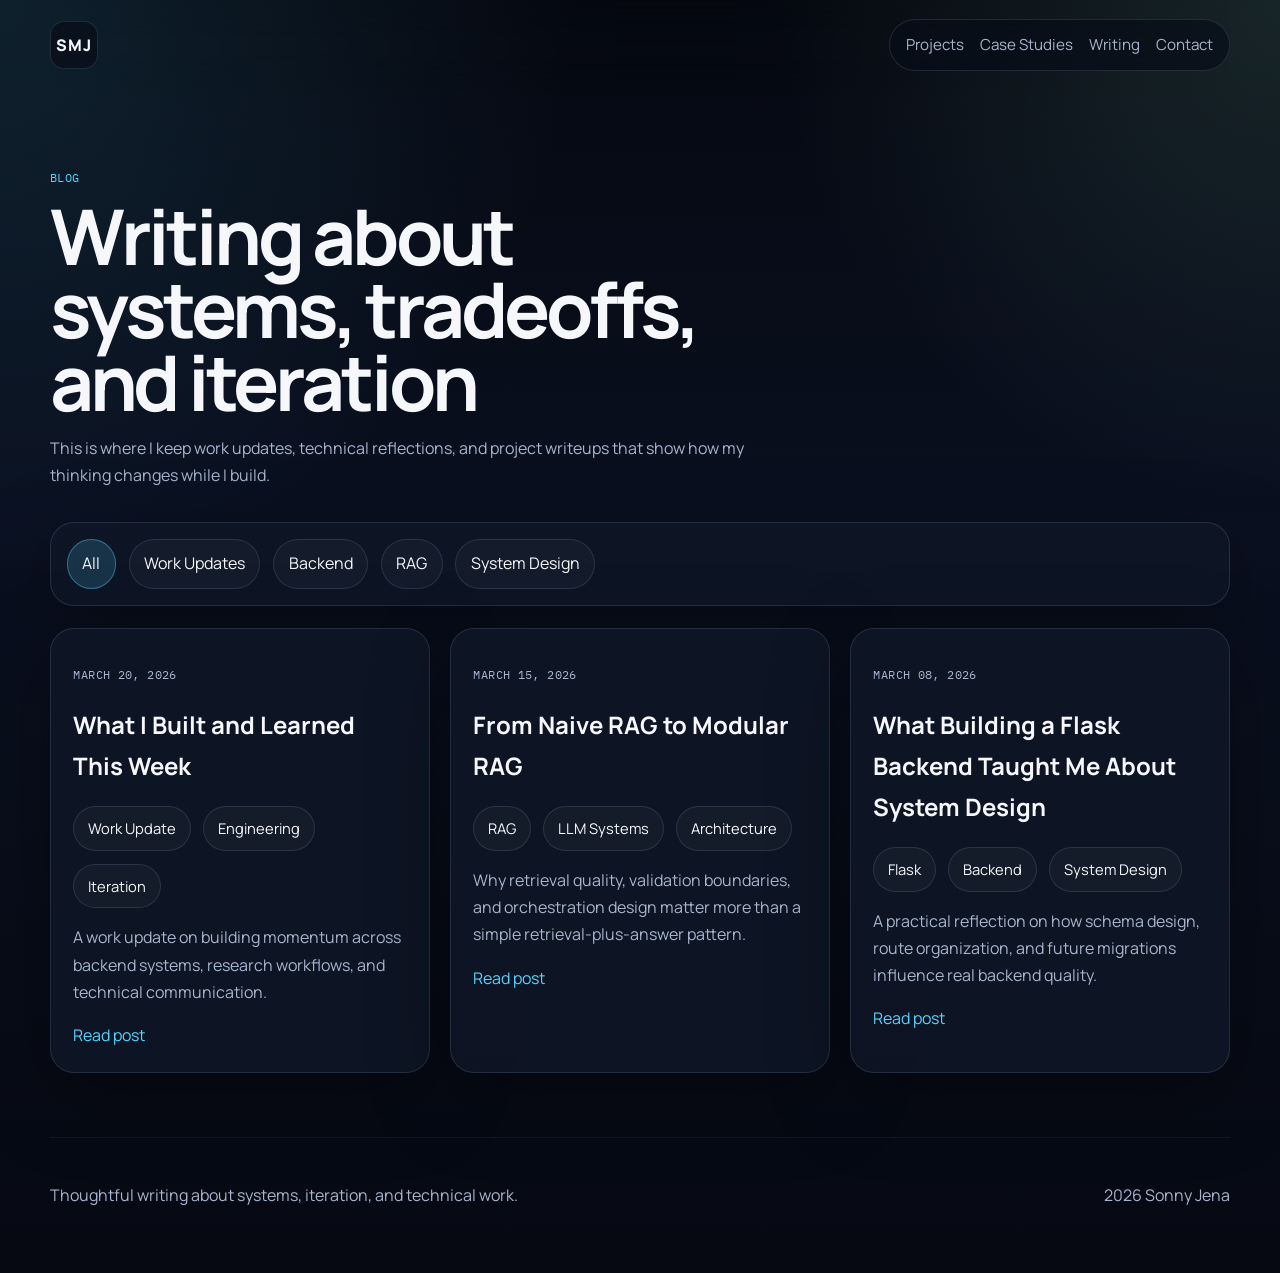
==== commit be5b79a5: "Remove work update template link" ====
--- a/blog/index.html
+++ b/blog/index.html
@@ -55,10 +55,6 @@
           data-link-label="Read post"
         ></section>
 
-        <section class="section-footer reveal">
-          <a class="button secondary" href="../posts/weekly-template.html">Open work update template</a>
-        </section>
-
       </main>
 
       <footer class="footer">
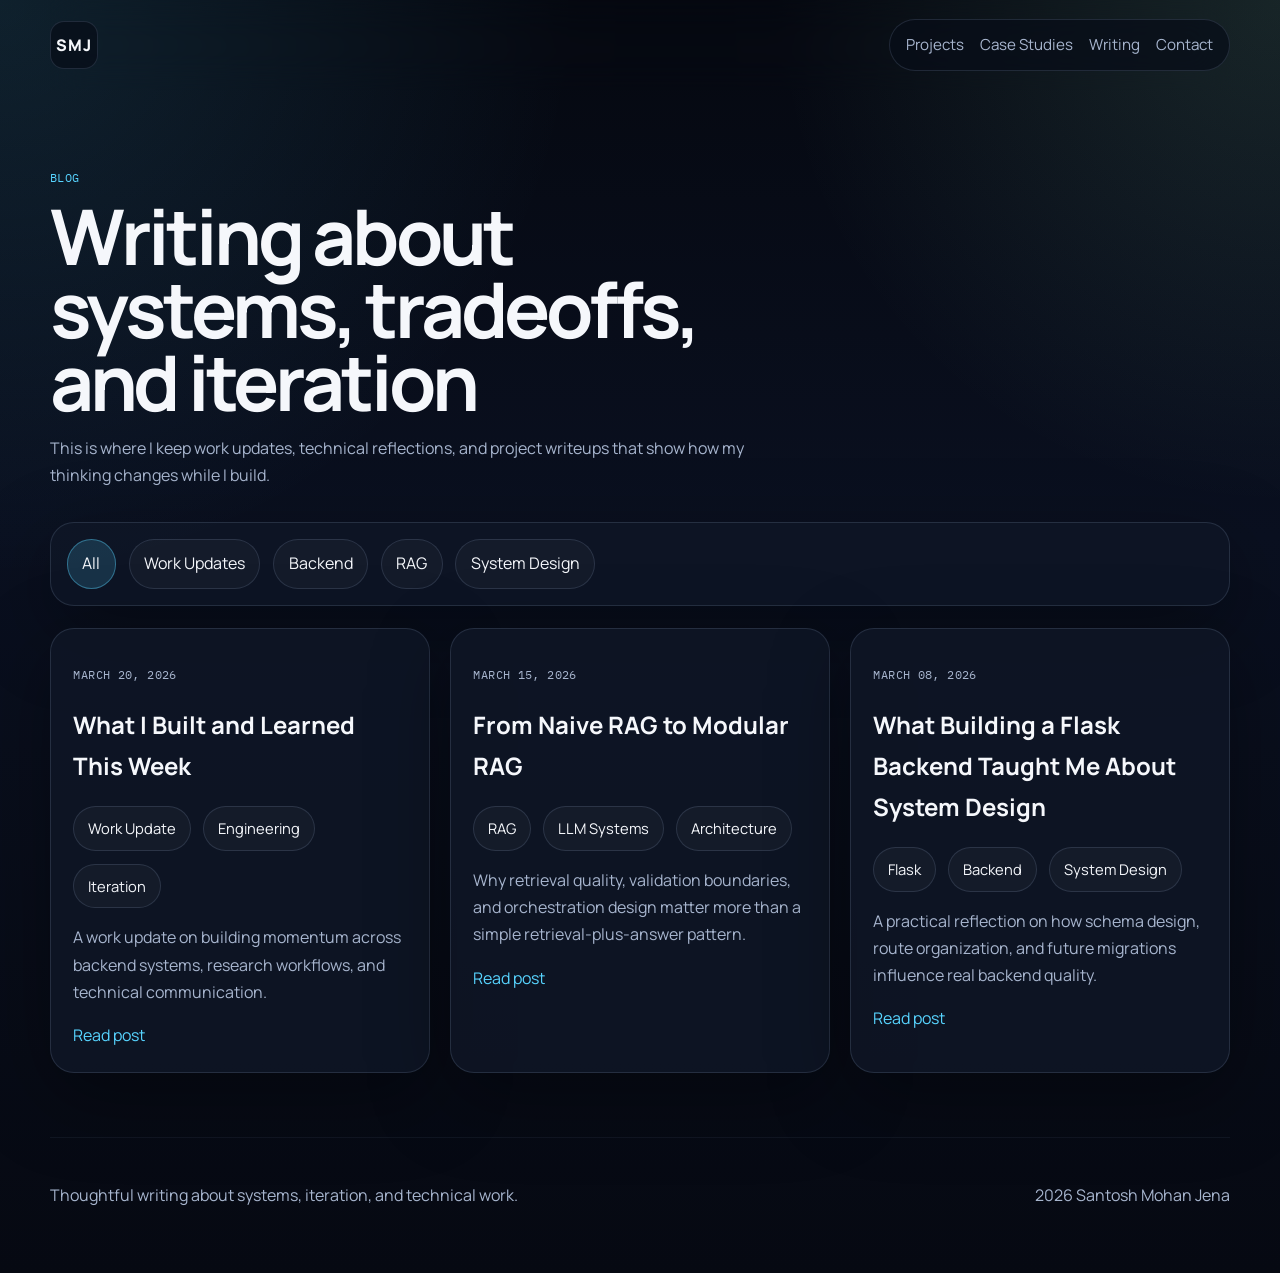
==== commit 0d378df4: "Remove Sonny branding from public pages" ====
--- a/blog/index.html
+++ b/blog/index.html
@@ -3,10 +3,10 @@
   <head>
     <meta charset="UTF-8" />
     <meta name="viewport" content="width=device-width, initial-scale=1.0" />
-    <title>Blog | Sonny Jena</title>
+    <title>Blog | Santosh Mohan Jena</title>
     <meta
       name="description"
-      content="Technical writing from Sonny Jena on AI systems, backend engineering, computational pipelines, and work updates."
+      content="Technical writing from Santosh Mohan Jena on AI systems, backend engineering, computational pipelines, and work updates."
     />
     <meta name="theme-color" content="#090f1d" />
     <link rel="preconnect" href="https://fonts.googleapis.com" />
@@ -59,7 +59,7 @@
 
       <footer class="footer">
         <p>Thoughtful writing about systems, iteration, and technical work.</p>
-        <p><span id="year"></span> Sonny Jena</p>
+        <p><span id="year"></span> Santosh Mohan Jena</p>
       </footer>
     </div>
 
